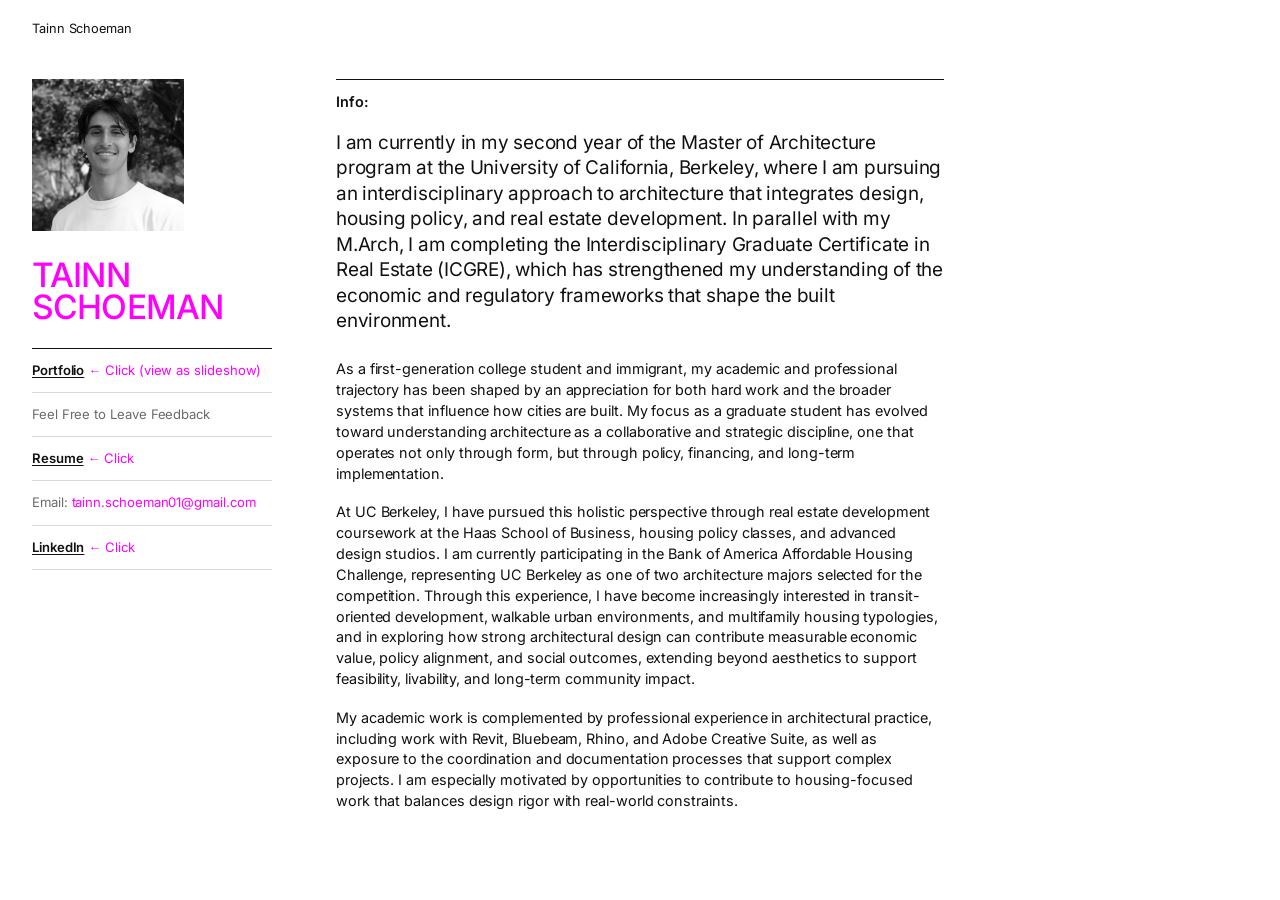
==== index.html @ ae2bf0fb "Hand-coded personal site with self-hosted portfolio and resume Replaces the Squarespace page. The po" ====
<!doctype html>
<html lang="en">
<head>
  <meta charset="utf-8">
  <meta name="viewport" content="width=device-width, initial-scale=1">
  <title>tainn schoeman</title>
  <meta name="description" content="Tainn Schoeman - Master of Architecture candidate at UC Berkeley. Portfolio, resume and contact.">
  <link rel="icon" href="assets/favicon.svg" type="image/svg+xml">
  <link rel="preload" href="assets/fonts/inter-latin.woff2" as="font" type="font/woff2" crossorigin>
  <link rel="stylesheet" href="styles.css">
</head>
<body>
  <a class="skip" href="#main">Skip to Content</a>

  <header class="site-header">
    <a href="./">Tainn Schoeman</a>
  </header>

  <main id="main" class="page">
    <aside class="side">
      <img class="headshot" src="assets/headshot.png" alt="Portrait of Tainn Schoeman" width="231" height="231">

      <p class="name">Tainn Schoeman</p>

      <ul class="links">
        <li><a href="portfolio.html">Portfolio</a> <span class="hint">&larr; Click (view as slideshow)</span></li>
        <li><a class="quiet" href="mailto:tainn.schoeman01@gmail.com?subject=Portfolio%20feedback">Feel Free to Leave Feedback</a></li>
        <li><a href="assets/Tainn_Schoeman_Resume.pdf">Resume</a> <span class="hint">&larr; Click</span></li>
        <li><span class="quiet">Email:</span> <a class="plain" href="mailto:tainn.schoeman01@gmail.com">tainn.schoeman01@gmail.com</a></li>
        <li><a href="https://www.linkedin.com/in/tainn-schoeman-a45242202/" rel="me noopener">LinkedIn</a> <span class="hint">&larr; Click</span></li>
      </ul>
    </aside>

    <section class="info">
      <p class="label">Info:</p>

      <p class="lede">I am currently in my second year of the Master of Architecture program at the University of California, Berkeley, where I am pursuing an interdisciplinary approach to architecture that integrates design, housing policy, and real estate development. In parallel with my M.Arch, I am completing the Interdisciplinary Graduate Certificate in Real Estate (ICGRE), which has strengthened my understanding of the economic and regulatory frameworks that shape the built environment.</p>

      <p>As a first-generation college student and immigrant, my academic and professional trajectory has been shaped by an appreciation for both hard work and the broader systems that influence how cities are built. My focus as a graduate student has evolved toward understanding architecture as a collaborative and strategic discipline, one that operates not only through form, but through policy, financing, and long-term implementation.</p>

      <p>At UC Berkeley, I have pursued this holistic perspective through real estate development coursework at the Haas School of Business, housing policy classes, and advanced design studios. I am currently participating in the Bank of America Affordable Housing Challenge, representing UC Berkeley as one of two architecture majors selected for the competition. Through this experience, I have become increasingly interested in transit-oriented development, walkable urban environments, and multifamily housing typologies, and in exploring how strong architectural design can contribute measurable economic value, policy alignment, and social outcomes, extending beyond aesthetics to support feasibility, livability, and long-term community impact.</p>

      <p>My academic work is complemented by professional experience in architectural practice, including work with Revit, Bluebeam, Rhino, and Adobe Creative Suite, as well as exposure to the coordination and documentation processes that support complex projects. I am especially motivated by opportunities to contribute to housing-focused work that balances design rigor with real-world constraints.</p>
    </section>
  </main>
</body>
</html>
---- styles.css ----
/* tainnschoeman.com
   Layout follows the original site: a narrow column (portrait, name, links) beside the Info text.
   Type is borrowed from the reference template: one grotesque sans, an uppercase tightly
   tracked headline, small bold labels, a larger opening paragraph, and hairline rules. */

@font-face {
  font-family: "Inter";
  src: url("assets/fonts/inter-latin.woff2") format("woff2");
  font-weight: 100 900;
  font-style: normal;
  font-display: swap;
}

:root {
  --pink: #ff00fb;
  --ink: #111;
  --muted: #6b6b6b;
  --rule: #d9d9d9;
  --field: #f7f7f7;
  --paper: #fff;
  --font: "Inter", "Helvetica Neue", Helvetica, Arial, sans-serif;
}

* { box-sizing: border-box; }
html { -webkit-text-size-adjust: 100%; }

body {
  margin: 0;
  background: var(--paper);
  color: var(--ink);
  font-family: var(--font);
  font-size: 15px;
  line-height: 1.45;
  letter-spacing: -0.005em;
  -webkit-font-smoothing: antialiased;
}

a { color: inherit; text-decoration: underline; text-underline-offset: 0.18em; text-decoration-thickness: 1px; }
a:hover, a:focus-visible { color: var(--pink); }

.skip { position: absolute; left: -999px; top: 0; background: var(--ink); color: #fff; padding: 0.5rem 0.75rem; }
.skip:focus { left: 0.5rem; top: 0.5rem; z-index: 10; }

/* ---------- Header ---------- */

.site-header {
  display: flex; justify-content: space-between; align-items: baseline;
  padding: 1.25rem 2rem 0;
  font-size: 0.8rem;
}
.site-header a { text-decoration: none; }
.site-header nav { display: flex; gap: 1.25rem; }

/* ---------- Home page ---------- */

.page {
  display: grid;
  grid-template-columns: 15rem minmax(0, 38rem);
  column-gap: 4rem;
  padding: 2.5rem 2rem 4rem;
}

.headshot { display: block; width: 9.5rem; height: 9.5rem; object-fit: cover; }

/* The template headline: uppercase, medium weight, tight tracking, tight leading. */
.name {
  margin: 1.75rem 0 1.5rem;
  color: var(--pink);
  font-size: 2.1rem;
  font-weight: 500;
  line-height: 0.98;
  letter-spacing: -0.025em;
  text-transform: uppercase;
}

/* The template label/value rows: small text between hairline rules. */
.links { margin: 0; padding: 0; list-style: none; border-top: 1px solid var(--ink); }
.links li { padding: 0.75rem 0; border-bottom: 1px solid var(--rule); font-size: 0.82rem; }
.links a { font-weight: 600; }
.links a.plain { font-weight: 400; color: var(--pink); text-decoration: none; overflow-wrap: anywhere; }
.links a.plain:hover { text-decoration: underline; }
.links a.quiet { font-weight: 400; text-decoration: none; }
.links a.quiet:hover { color: var(--pink); }
.hint { color: var(--pink); }
.quiet { color: var(--muted); }

/* The template section label: small and bold, over a black rule. */
.label {
  margin: 0 0 1rem;
  padding-top: 0.75rem;
  border-top: 1px solid var(--ink);
  font-size: 0.8rem;
  font-weight: 600;
}

.info p { margin: 0 0 1.1rem; font-size: 0.9rem; }
/* The template opening paragraph: a size up, tighter tracking. */
.info p.lede { font-size: 1.18rem; line-height: 1.35; letter-spacing: -0.012em; margin-bottom: 1.6rem; }
.info p:last-child { margin-bottom: 0; }

/* ---------- Portfolio page ---------- */

.portfolio { padding: 1.5rem 2rem 2rem; }
.portfolio .name { margin: 0 0 1.25rem; }

.stage { display: grid; place-items: center; background: var(--field); }
.stage img { display: block; max-width: 100%; max-height: calc(100vh - 13rem); cursor: e-resize; user-select: none; }

.controls { display: flex; align-items: center; gap: 0.75rem; padding-top: 0.9rem; font-size: 0.8rem; }
.controls button {
  font: inherit; cursor: pointer;
  border: 1px solid var(--ink); background: #fff; color: var(--ink);
  width: 2.2rem; height: 2.2rem; border-radius: 50%;
  display: grid; place-items: center;
}
.controls button:hover { background: var(--pink); border-color: var(--pink); color: #fff; }
.controls .counter { min-width: 4.5rem; text-align: center; font-variant-numeric: tabular-nums; }
.controls .spacer { flex: 1; }

#slideshow:fullscreen { background: #000; padding: 1rem; display: flex; flex-direction: column; justify-content: center; }
#slideshow:fullscreen .stage { background: #000; flex: 1; }
#slideshow:fullscreen .stage img { max-height: calc(100vh - 5rem); }
#slideshow:fullscreen .controls { color: #fff; }
#slideshow:fullscreen .quiet { color: #bbb; }

/* ---------- Small screens ---------- */

@media (max-width: 760px) {
  .site-header { padding: 1rem 1rem 0; }
  .page { grid-template-columns: 1fr; row-gap: 2.5rem; padding: 1.75rem 1rem 3rem; }
  .portfolio { padding: 1.25rem 1rem 2rem; }
  .stage img { max-height: 70vh; }
  .controls .quiet { display: none; }
}
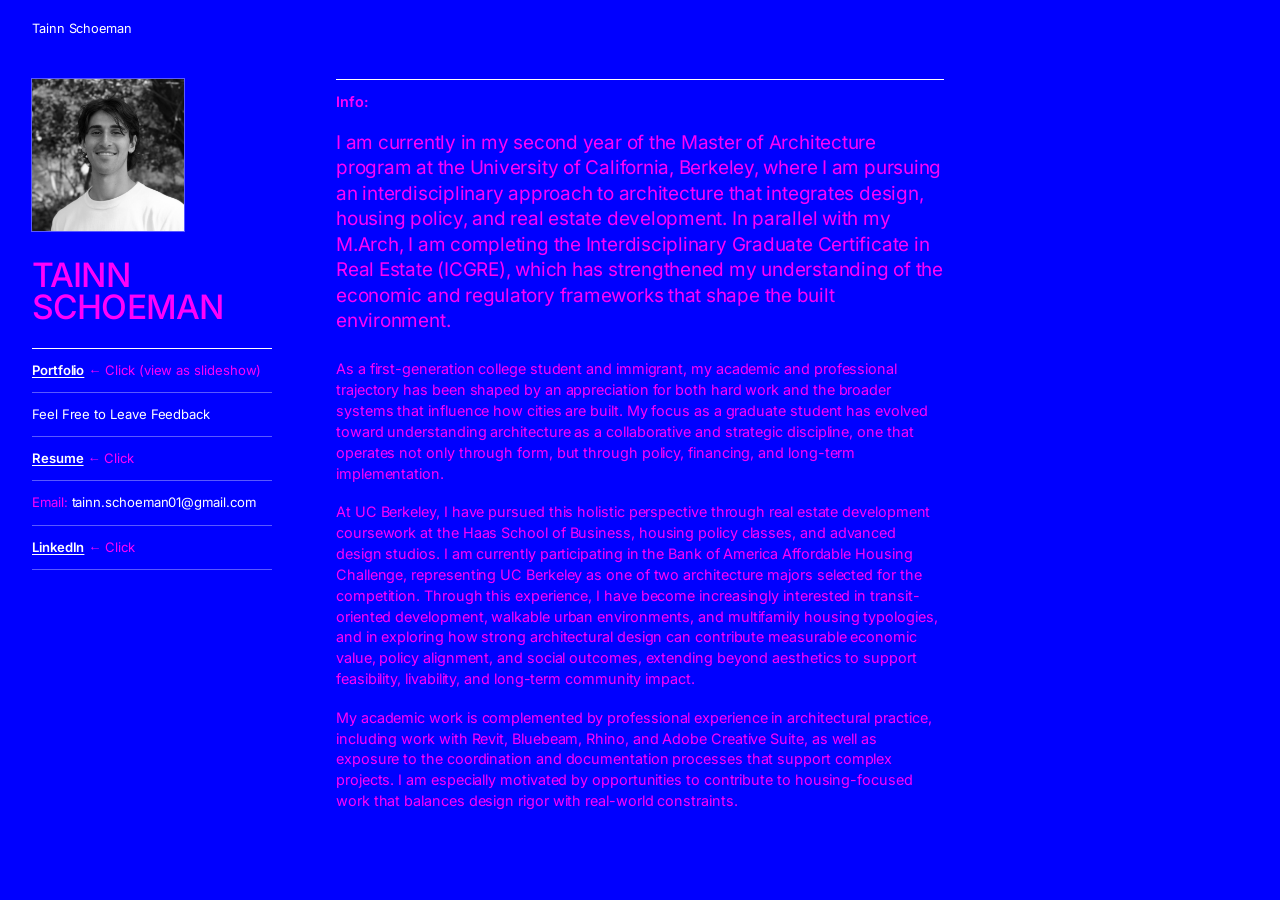
==== commit e1390202: "Blue home page with pink text and white links; slideshow controls reduced to fullscreen The home pag" ====
--- a/index.html
+++ b/index.html
@@ -9,7 +9,7 @@
   <link rel="preload" href="assets/fonts/inter-latin.woff2" as="font" type="font/woff2" crossorigin>
   <link rel="stylesheet" href="styles.css">
 </head>
-<body>
+<body class="home">
   <a class="skip" href="#main">Skip to Content</a>
 
   <header class="site-header">
--- a/styles.css
+++ b/styles.css
@@ -13,6 +13,7 @@
 
 :root {
   --pink: #ff00fb;
+  --blue: #0000ff; /* the blue of the portfolio slides */
   --ink: #111;
   --muted: #6b6b6b;
   --rule: #d9d9d9;
@@ -98,6 +99,22 @@
 .info p.lede { font-size: 1.18rem; line-height: 1.35; letter-spacing: -0.012em; margin-bottom: 1.6rem; }
 .info p:last-child { margin-bottom: 0; }
 
+/* ---------- Home page colours: blue field, pink text, white links ---------- */
+
+body.home { background: var(--blue); color: var(--pink); }
+body.home a,
+body.home .links a.plain,
+body.home .links a.quiet { color: #fff; }
+body.home a:hover,
+body.home a:focus-visible,
+body.home .links a.quiet:hover { color: var(--pink); }
+body.home .hint,
+body.home .quiet { color: var(--pink); }
+body.home .links,
+body.home .label { border-top-color: #fff; }
+body.home .links li { border-bottom-color: rgba(255, 255, 255, 0.35); }
+body.home .headshot { outline: 1px solid rgba(255, 255, 255, 0.35); }
+
 /* ---------- Portfolio page ---------- */
 
 .portfolio { padding: 1.5rem 2rem 2rem; }
@@ -106,7 +123,7 @@
 .stage { display: grid; place-items: center; background: var(--field); }
 .stage img { display: block; max-width: 100%; max-height: calc(100vh - 13rem); cursor: e-resize; user-select: none; }
 
-.controls { display: flex; align-items: center; gap: 0.75rem; padding-top: 0.9rem; font-size: 0.8rem; }
+.controls { display: flex; justify-content: flex-end; align-items: center; gap: 0.75rem; padding-top: 0.9rem; font-size: 0.8rem; }
 .controls button {
   font: inherit; cursor: pointer;
   border: 1px solid var(--ink); background: #fff; color: var(--ink);
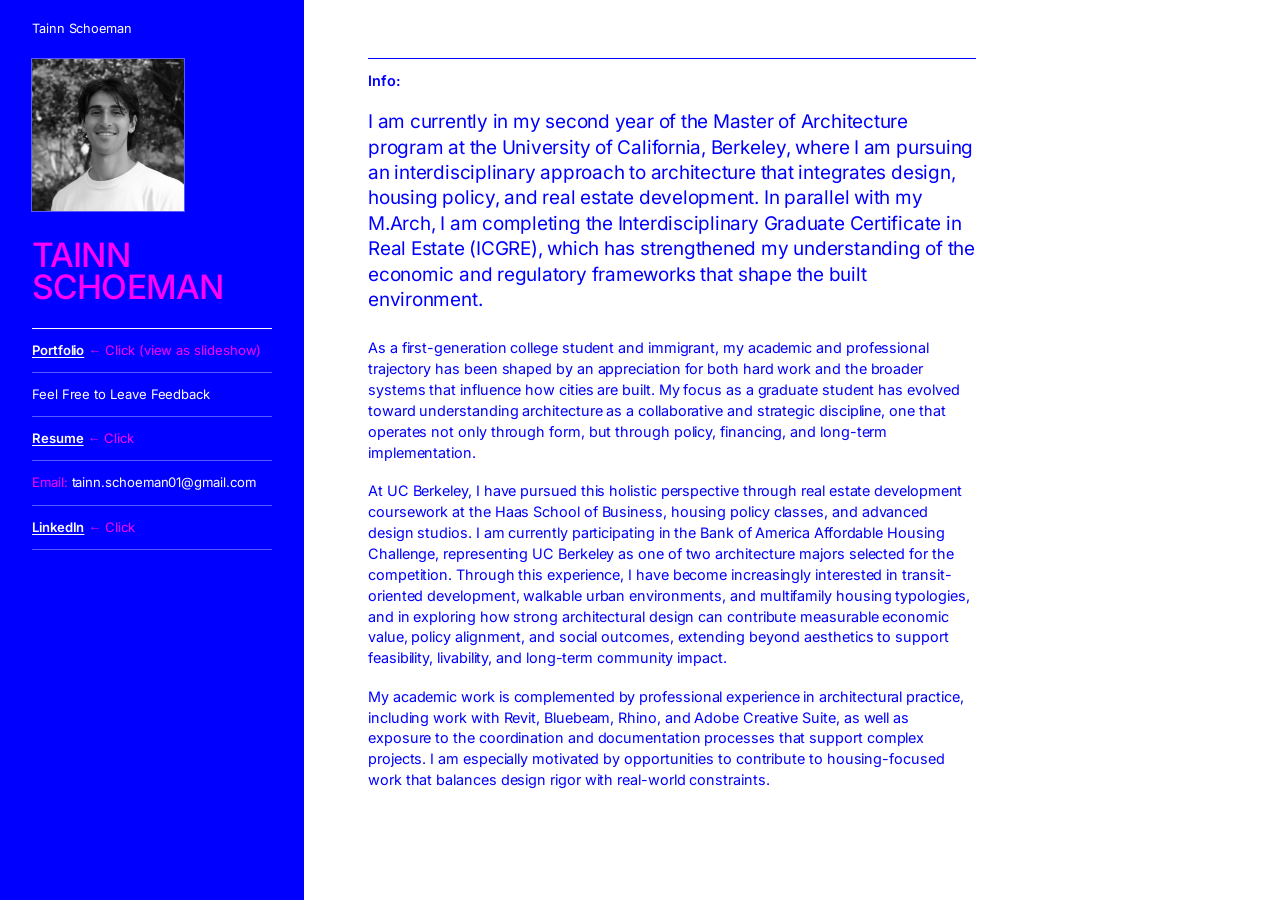
==== commit 508b3aa6: "Blue ribbon on the left only; Info text in blue on white The left column becomes a full-height blue " ====
--- a/index.html
+++ b/index.html
@@ -12,12 +12,10 @@
 <body class="home">
   <a class="skip" href="#main">Skip to Content</a>
 
-  <header class="site-header">
-    <a href="./">Tainn Schoeman</a>
-  </header>
-
   <main id="main" class="page">
     <aside class="side">
+      <a class="ribbon-title" href="./">Tainn Schoeman</a>
+
       <img class="headshot" src="assets/headshot.png" alt="Portrait of Tainn Schoeman" width="231" height="231">
 
       <p class="name">Tainn Schoeman</p>
--- a/styles.css
+++ b/styles.css
@@ -99,21 +99,48 @@
 .info p.lede { font-size: 1.18rem; line-height: 1.35; letter-spacing: -0.012em; margin-bottom: 1.6rem; }
 .info p:last-child { margin-bottom: 0; }
 
-/* ---------- Home page colours: blue field, pink text, white links ---------- */
+/* ---------- Home page colours ----------
+   Left: a full-height blue ribbon with pink text and white links.
+   Right: white page with the Info text in the same blue. */
 
-body.home { background: var(--blue); color: var(--pink); }
-body.home a,
-body.home .links a.plain,
-body.home .links a.quiet { color: #fff; }
-body.home a:hover,
-body.home a:focus-visible,
-body.home .links a.quiet:hover { color: var(--pink); }
-body.home .hint,
-body.home .quiet { color: var(--pink); }
-body.home .links,
-body.home .label { border-top-color: #fff; }
-body.home .links li { border-bottom-color: rgba(255, 255, 255, 0.35); }
+body.home { background: var(--paper); color: var(--blue); }
+
+body.home .page {
+  grid-template-columns: 19rem minmax(0, 1fr);
+  column-gap: 0;
+  padding: 0;
+  min-height: 100vh;
+}
+
+body.home .side {
+  background: var(--blue);
+  color: var(--pink);
+  padding: 1.25rem 2rem 3rem;
+}
+body.home .ribbon-title {
+  display: block;
+  margin-bottom: 1.25rem;
+  font-size: 0.8rem;
+  text-decoration: none;
+}
+body.home .side a,
+body.home .side .links a.plain,
+body.home .side .links a.quiet { color: #fff; }
+body.home .side a:hover,
+body.home .side a:focus-visible,
+body.home .side .links a.quiet:hover { color: var(--pink); }
+body.home .side .hint,
+body.home .side .quiet { color: var(--pink); }
+body.home .side .links { border-top-color: #fff; }
+body.home .side .links li { border-bottom-color: rgba(255, 255, 255, 0.35); }
 body.home .headshot { outline: 1px solid rgba(255, 255, 255, 0.35); }
+
+body.home .info {
+  max-width: 46rem;
+  padding: 3.6rem 4rem 4rem;
+  color: var(--blue);
+}
+body.home .label { border-top-color: var(--blue); }
 
 /* ---------- Portfolio page ---------- */
 
@@ -145,6 +172,9 @@
 @media (max-width: 760px) {
   .site-header { padding: 1rem 1rem 0; }
   .page { grid-template-columns: 1fr; row-gap: 2.5rem; padding: 1.75rem 1rem 3rem; }
+  body.home .page { grid-template-columns: 1fr; row-gap: 0; padding: 0; }
+  body.home .side { padding: 1rem 1rem 2rem; }
+  body.home .info { padding: 2rem 1rem 3rem; }
   .portfolio { padding: 1.25rem 1rem 2rem; }
   .stage img { max-height: 70vh; }
   .controls .quiet { display: none; }
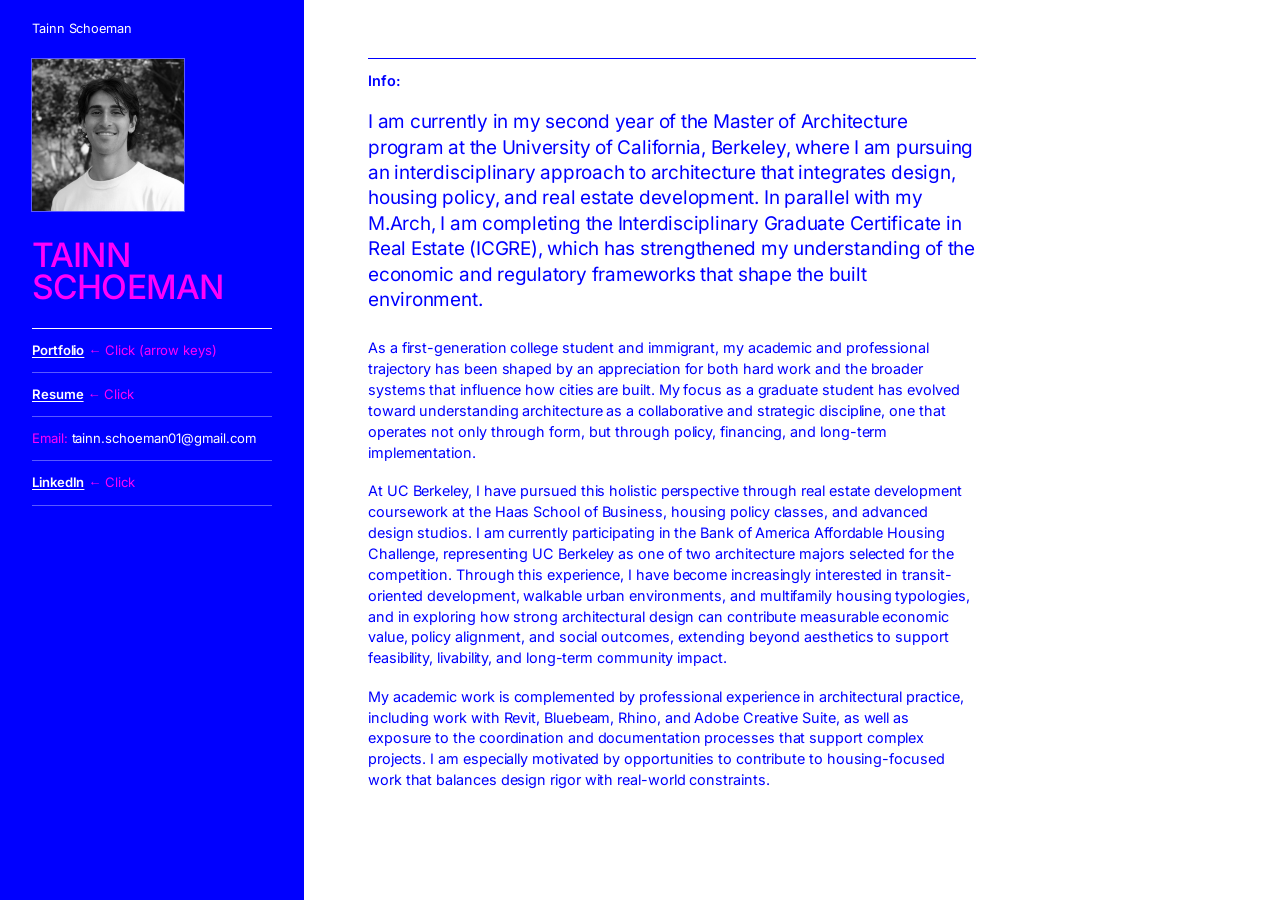
==== commit cb83d98f: "Portfolio opens straight into fullscreen from the home page; Escape returns home Clicking Portfolio " ====
--- a/index.html
+++ b/index.html
@@ -7,7 +7,7 @@
   <meta name="description" content="Tainn Schoeman - Master of Architecture candidate at UC Berkeley. Portfolio, resume and contact.">
   <link rel="icon" href="assets/favicon.svg" type="image/svg+xml">
   <link rel="preload" href="assets/fonts/inter-latin.woff2" as="font" type="font/woff2" crossorigin>
-  <link rel="stylesheet" href="styles.css">
+  <link rel="stylesheet" href="styles.css?v=2026-10-14b">
 </head>
 <body class="home">
   <a class="skip" href="#main">Skip to Content</a>
@@ -21,8 +21,7 @@
       <p class="name">Tainn Schoeman</p>
 
       <ul class="links">
-        <li><a href="portfolio.html">Portfolio</a> <span class="hint">&larr; Click (view as slideshow)</span></li>
-        <li><a class="quiet" href="mailto:tainn.schoeman01@gmail.com?subject=Portfolio%20feedback">Feel Free to Leave Feedback</a></li>
+        <li><a href="portfolio.html" data-slideshow>Portfolio</a> <span class="hint">&larr; Click (arrow keys)</span></li>
         <li><a href="assets/Tainn_Schoeman_Resume.pdf">Resume</a> <span class="hint">&larr; Click</span></li>
         <li><span class="quiet">Email:</span> <a class="plain" href="mailto:tainn.schoeman01@gmail.com">tainn.schoeman01@gmail.com</a></li>
         <li><a href="https://www.linkedin.com/in/tainn-schoeman-a45242202/" rel="me noopener">LinkedIn</a> <span class="hint">&larr; Click</span></li>
@@ -41,5 +40,7 @@
       <p>My academic work is complemented by professional experience in architectural practice, including work with Revit, Bluebeam, Rhino, and Adobe Creative Suite, as well as exposure to the coordination and documentation processes that support complex projects. I am especially motivated by opportunities to contribute to housing-focused work that balances design rigor with real-world constraints.</p>
     </section>
   </main>
+
+  <script src="slideshow.js?v=2026-10-14b"></script>
 </body>
 </html>
--- a/styles.css
+++ b/styles.css
@@ -161,11 +161,39 @@
 .controls .counter { min-width: 4.5rem; text-align: center; font-variant-numeric: tabular-nums; }
 .controls .spacer { flex: 1; }
 
-#slideshow:fullscreen { background: #000; padding: 1rem; display: flex; flex-direction: column; justify-content: center; }
-#slideshow:fullscreen .stage { background: #000; flex: 1; }
-#slideshow:fullscreen .stage img { max-height: calc(100vh - 5rem); }
-#slideshow:fullscreen .controls { color: #fff; }
-#slideshow:fullscreen .quiet { color: #bbb; }
+#slideshow:fullscreen { background: #fff; display: grid; place-items: center; }
+#slideshow:fullscreen .stage { background: #fff; width: 100%; height: 100%; }
+#slideshow:fullscreen .stage img { max-height: 100vh; }
+#slideshow:fullscreen .controls { display: none; }
+
+/* ---------- Fullscreen slideshow opened from the home page ---------- */
+
+html.viewer-open { overflow: hidden; }
+.viewer {
+  position: fixed; inset: 0; z-index: 100;
+  display: grid; place-items: center;
+  background: #fff;
+}
+.viewer-slide {
+  display: block;
+  max-width: 100vw; max-height: 100vh; max-height: 100dvh;
+  cursor: e-resize; user-select: none; -webkit-user-select: none;
+}
+/* Only needed where the browser could not go fullscreen (no Escape key on a phone). */
+.viewer-close {
+  position: absolute; top: 0.75rem; right: 0.75rem;
+  width: 2.4rem; height: 2.4rem; border-radius: 50%;
+  border: 1px solid var(--ink); background: #fff; color: var(--ink);
+  font: inherit; font-size: 1.4rem; line-height: 1; cursor: pointer;
+  display: grid; place-items: center;
+}
+.viewer-close:hover { background: var(--pink); border-color: var(--pink); color: #fff; }
+.viewer.is-fullscreen .viewer-close { display: none; }
+
+.visually-hidden {
+  position: absolute; width: 1px; height: 1px; overflow: hidden;
+  clip: rect(0 0 0 0); clip-path: inset(50%); white-space: nowrap;
+}
 
 /* ---------- Small screens ---------- */
 
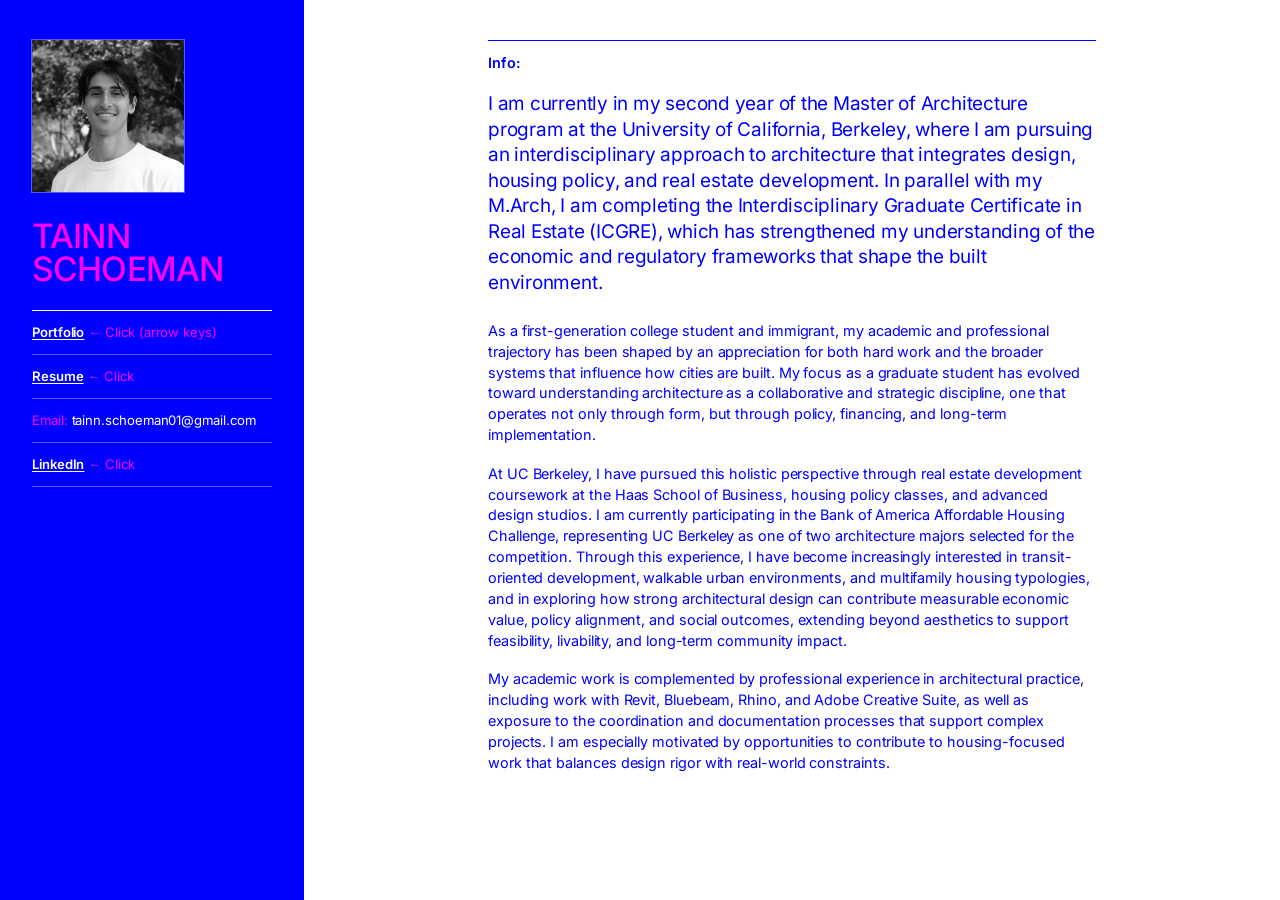
==== commit 2a9aa407: "Drop the small name above the portrait; centre the Info column on desktop The Info text column now s" ====
--- a/index.html
+++ b/index.html
@@ -7,15 +7,13 @@
   <meta name="description" content="Tainn Schoeman - Master of Architecture candidate at UC Berkeley. Portfolio, resume and contact.">
   <link rel="icon" href="assets/favicon.svg" type="image/svg+xml">
   <link rel="preload" href="assets/fonts/inter-latin.woff2" as="font" type="font/woff2" crossorigin>
-  <link rel="stylesheet" href="styles.css?v=2026-10-14b">
+  <link rel="stylesheet" href="styles.css?v=2026-10-14c">
 </head>
 <body class="home">
   <a class="skip" href="#main">Skip to Content</a>
 
   <main id="main" class="page">
     <aside class="side">
-      <a class="ribbon-title" href="./">Tainn Schoeman</a>
-
       <img class="headshot" src="assets/headshot.png" alt="Portrait of Tainn Schoeman" width="231" height="231">
 
       <p class="name">Tainn Schoeman</p>
--- a/styles.css
+++ b/styles.css
@@ -115,13 +115,7 @@
 body.home .side {
   background: var(--blue);
   color: var(--pink);
-  padding: 1.25rem 2rem 3rem;
-}
-body.home .ribbon-title {
-  display: block;
-  margin-bottom: 1.25rem;
-  font-size: 0.8rem;
-  text-decoration: none;
+  padding: 2.5rem 2rem 3rem;
 }
 body.home .side a,
 body.home .side .links a.plain,
@@ -135,9 +129,12 @@
 body.home .side .links li { border-bottom-color: rgba(255, 255, 255, 0.35); }
 body.home .headshot { outline: 1px solid rgba(255, 255, 255, 0.35); }
 
+/* Desktop: the Info column sits centred in the white area; the text stays left-aligned. */
 body.home .info {
+  justify-self: center;
+  width: 100%;
   max-width: 46rem;
-  padding: 3.6rem 4rem 4rem;
+  padding: 2.5rem 4rem 4rem;
   color: var(--blue);
 }
 body.home .label { border-top-color: var(--blue); }
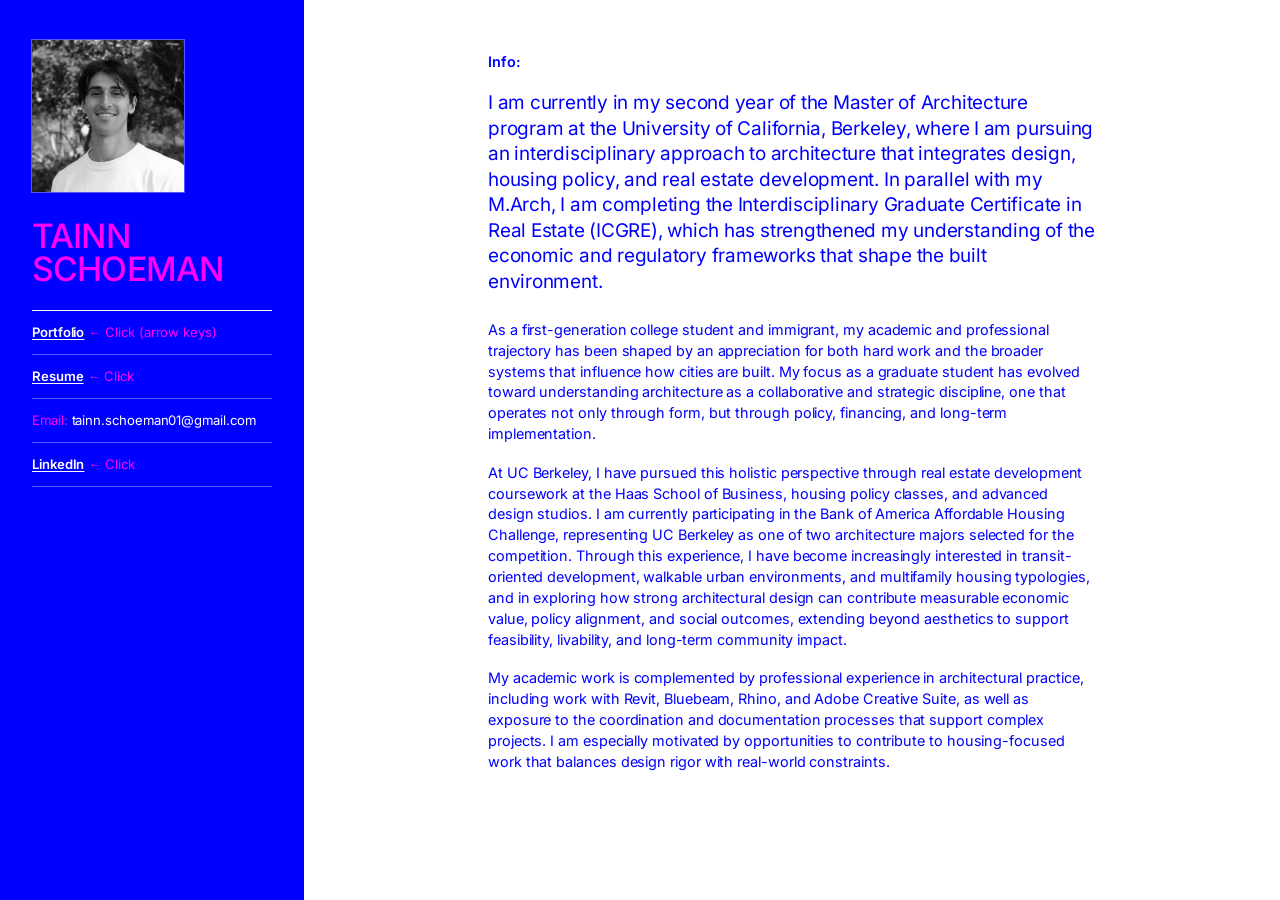
==== commit 870073b7: "Remove the rule above the Info label Co-Authored-By: Claude Opus 5.5 <noreply@anthropic.com>" ====
--- a/index.html
+++ b/index.html
@@ -7,7 +7,7 @@
   <meta name="description" content="Tainn Schoeman - Master of Architecture candidate at UC Berkeley. Portfolio, resume and contact.">
   <link rel="icon" href="assets/favicon.svg" type="image/svg+xml">
   <link rel="preload" href="assets/fonts/inter-latin.woff2" as="font" type="font/woff2" crossorigin>
-  <link rel="stylesheet" href="styles.css?v=2026-10-14c">
+  <link rel="stylesheet" href="styles.css?v=2026-10-14d">
 </head>
 <body class="home">
   <a class="skip" href="#main">Skip to Content</a>
--- a/styles.css
+++ b/styles.css
@@ -137,7 +137,7 @@
   padding: 2.5rem 4rem 4rem;
   color: var(--blue);
 }
-body.home .label { border-top-color: var(--blue); }
+body.home .label { border-top: 0; }
 
 /* ---------- Portfolio page ---------- */
 
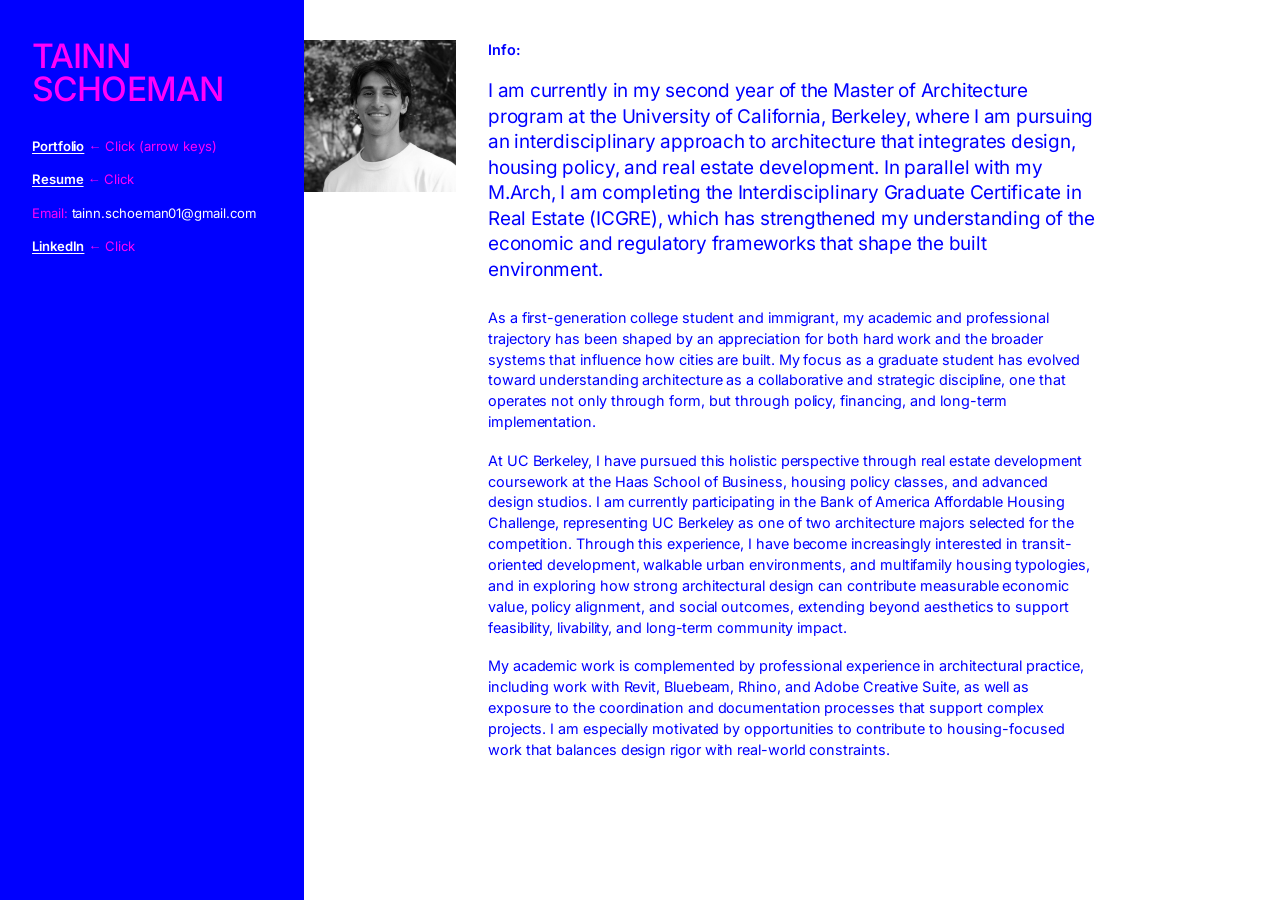
==== commit 92bd83fe: "Photo moves onto the white area against the ribbon; ribbon loses its dividers The portrait now sits " ====
--- a/index.html
+++ b/index.html
@@ -7,15 +7,13 @@
   <meta name="description" content="Tainn Schoeman - Master of Architecture candidate at UC Berkeley. Portfolio, resume and contact.">
   <link rel="icon" href="assets/favicon.svg" type="image/svg+xml">
   <link rel="preload" href="assets/fonts/inter-latin.woff2" as="font" type="font/woff2" crossorigin>
-  <link rel="stylesheet" href="styles.css?v=2026-10-14d">
+  <link rel="stylesheet" href="styles.css?v=2026-10-14e">
 </head>
 <body class="home">
   <a class="skip" href="#main">Skip to Content</a>
 
   <main id="main" class="page">
     <aside class="side">
-      <img class="headshot" src="assets/headshot.png" alt="Portrait of Tainn Schoeman" width="231" height="231">
-
       <p class="name">Tainn Schoeman</p>
 
       <ul class="links">
@@ -25,6 +23,8 @@
         <li><a href="https://www.linkedin.com/in/tainn-schoeman-a45242202/" rel="me noopener">LinkedIn</a> <span class="hint">&larr; Click</span></li>
       </ul>
     </aside>
+
+    <img class="headshot" src="assets/headshot.png" alt="Portrait of Tainn Schoeman" width="231" height="231">
 
     <section class="info">
       <p class="label">Info:</p>
--- a/styles.css
+++ b/styles.css
@@ -105,18 +105,23 @@
 
 body.home { background: var(--paper); color: var(--blue); }
 
+/* One grid row: the ribbon in column 1; the photo and the Info text share column 2.
+   The photo hugs the ribbon's edge at the top; the Info text is centred in the white area. */
 body.home .page {
   grid-template-columns: 19rem minmax(0, 1fr);
+  grid-template-rows: auto;
   column-gap: 0;
   padding: 0;
   min-height: 100vh;
 }
 
 body.home .side {
+  grid-column: 1; grid-row: 1;
   background: var(--blue);
   color: var(--pink);
   padding: 2.5rem 2rem 3rem;
 }
+body.home .side .name { margin-top: 0; }
 body.home .side a,
 body.home .side .links a.plain,
 body.home .side .links a.quiet { color: #fff; }
@@ -125,19 +130,42 @@
 body.home .side .links a.quiet:hover { color: var(--pink); }
 body.home .side .hint,
 body.home .side .quiet { color: var(--pink); }
-body.home .side .links { border-top-color: #fff; }
-body.home .side .links li { border-bottom-color: rgba(255, 255, 255, 0.35); }
-body.home .headshot { outline: 1px solid rgba(255, 255, 255, 0.35); }
-
-/* Desktop: the Info column sits centred in the white area; the text stays left-aligned. */
+body.home .side .links,
+body.home .side .links li { border: 0; }
+body.home .side .links li { padding: 0.45rem 0; }
+
+body.home .headshot {
+  grid-column: 2; grid-row: 1;
+  justify-self: start; align-self: start;
+  margin-top: 2.5rem;
+}
+
+/* The text column is 38rem; centred, it clears the photo on any screen 1264px or wider. */
 body.home .info {
+  grid-column: 2; grid-row: 1;
   justify-self: center;
   width: 100%;
-  max-width: 46rem;
-  padding: 2.5rem 4rem 4rem;
+  max-width: 38rem;
+  padding: 2.5rem 0 4rem;
   color: var(--blue);
 }
-body.home .label { border-top: 0; }
+body.home .label { border-top: 0; padding-top: 0; }
+
+/* Smaller laptops: not enough room to centre, so the text starts just past the photo. */
+@media (min-width: 1024px) and (max-width: 1263px) {
+  body.home .info { justify-self: start; margin-left: 12rem; margin-right: 2.5rem; width: auto; }
+}
+
+/* Tablets and phones: ribbon on top, the photo directly beneath it, then the Info text. */
+@media (max-width: 1023px) {
+  body.home .page { grid-template-columns: 1fr; }
+  body.home .side,
+  body.home .headshot,
+  body.home .info { grid-column: 1; grid-row: auto; }
+  body.home .side { padding: 1.5rem 1.25rem 1.75rem; }
+  body.home .headshot { margin-top: 0; }
+  body.home .info { justify-self: start; max-width: 38rem; padding: 2rem 1.25rem 3rem; }
+}
 
 /* ---------- Portfolio page ---------- */
 
@@ -197,9 +225,9 @@
 @media (max-width: 760px) {
   .site-header { padding: 1rem 1rem 0; }
   .page { grid-template-columns: 1fr; row-gap: 2.5rem; padding: 1.75rem 1rem 3rem; }
-  body.home .page { grid-template-columns: 1fr; row-gap: 0; padding: 0; }
-  body.home .side { padding: 1rem 1rem 2rem; }
-  body.home .info { padding: 2rem 1rem 3rem; }
+  body.home .page { padding: 0; row-gap: 0; }
+  body.home .side { padding: 1.25rem 1rem 1.5rem; }
+  body.home .info { padding: 1.75rem 1rem 3rem; }
   .portfolio { padding: 1.25rem 1rem 2rem; }
   .stage img { max-height: 70vh; }
   .controls .quiet { display: none; }
